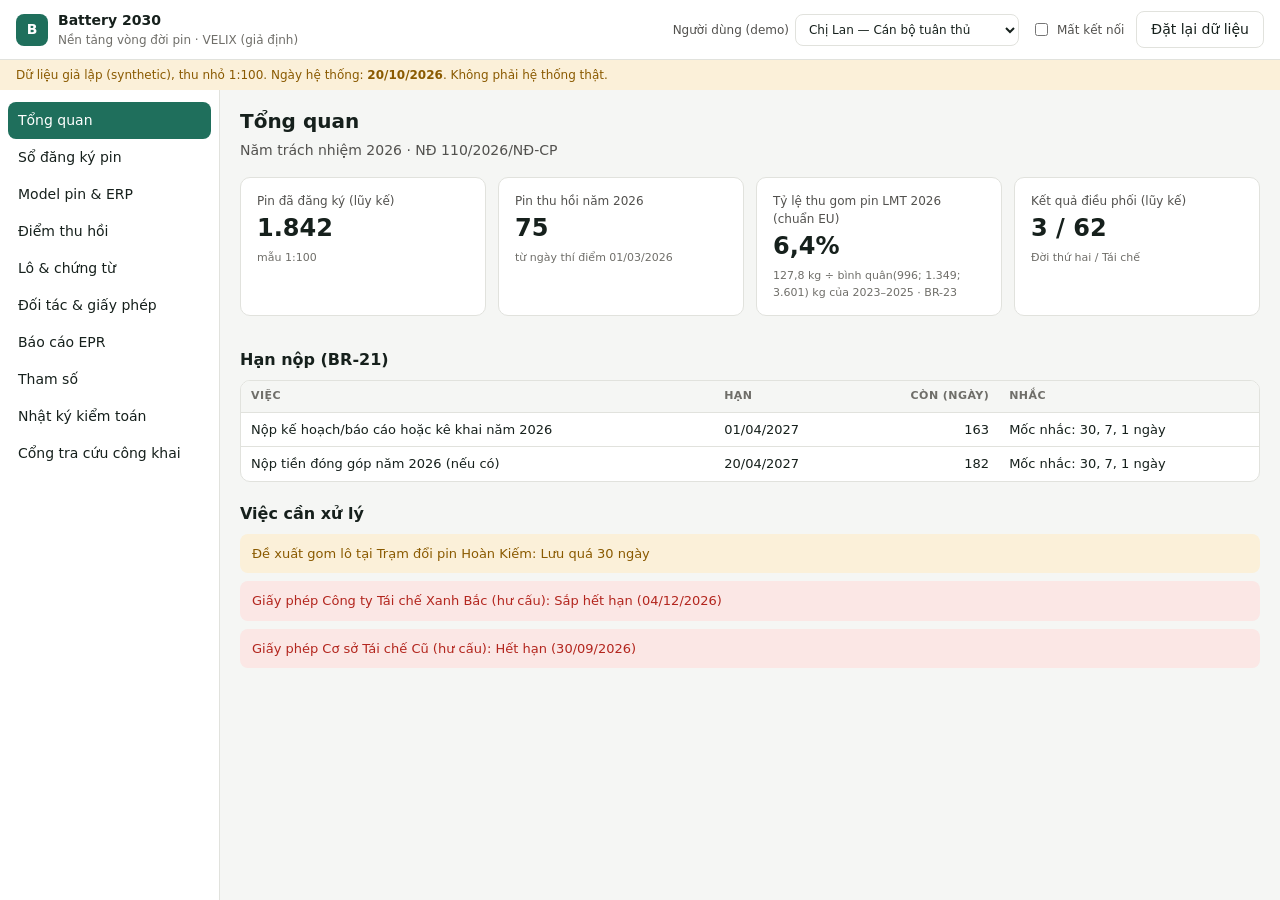
==== docs/prototype/index.html @ 03799488 "Battery 2030: phân tích EPR pin xe điện VN, dự báo 2025–2035, thiết kế nền tảng, prototype, business" ====
<!doctype html>
<html lang="vi">
<head>
<meta charset="utf-8">
<meta name="viewport" content="width=device-width,initial-scale=1">
<title>Battery 2030 — Prototype</title>
<link rel="stylesheet" href="styles.css">
</head>
<body>
<header class="top">
  <div class="brand"><span class="logo" aria-hidden="true">B</span><div><b>Battery 2030</b><small>Nền tảng vòng đời pin · VELIX (giả định)</small></div></div>
  <div class="who">
    <label>Người dùng (demo)
      <select id="user" data-testid="user-select"></select>
    </label>
    <label class="net"><input type="checkbox" id="offline" data-testid="offline-toggle"> Mất kết nối</label>
    <button type="button" id="reset" class="ghost" data-testid="reset">Đặt lại dữ liệu</button>
  </div>
</header>
<div class="banner">Dữ liệu giả lập (synthetic), thu nhỏ 1:100. Ngày hệ thống: <b id="today"></b>. Không phải hệ thống thật.</div>
<div class="layout">
  <nav id="nav" aria-label="Chức năng"></nav>
  <main id="main" tabindex="-1"></main>
</div>
<div id="toast" role="status" aria-live="polite"></div>
<script src="data.js"></script>
<script src="domain.js"></script>
<script src="app.js"></script>
</body>
</html>
---- docs/prototype/styles.css ----
:root{
  --bg:#f5f6f4;--panel:#ffffff;--ink:#16201c;--ink2:#52514e;--muted:#6f6e69;--line:#e1e2dd;
  --accent:#1f6f5c;--accent-soft:#e3f1ec;--blue:#2a78d6;--orange:#eb6834;--aqua:#1baf7a;
  --ok:#2f7d32;--ok-soft:#e6f2e6;--warn:#8a5a00;--warn-soft:#fbf0d9;--bad:#b3261e;--bad-soft:#fbe7e5;
  --radius:10px;font:14px/1.5 system-ui,"Segoe UI",Arial,sans-serif;color:var(--ink);color-scheme:light}
@media (prefers-color-scheme:dark){:root:not([data-theme="light"]){
  --bg:#121614;--panel:#1b201e;--ink:#e7ece9;--ink2:#b8bfbb;--muted:#9aa29e;--line:#2c3330;
  --accent:#5cc3a6;--accent-soft:#18332b;--ok:#7fc982;--ok-soft:#1d2e1e;--warn:#f0c35a;--warn-soft:#352c17;--bad:#ff8e78;--bad-soft:#3d221d;color-scheme:dark}}
*{box-sizing:border-box}
body{margin:0;background:var(--bg)}
.top{display:flex;justify-content:space-between;align-items:center;gap:12px;flex-wrap:wrap;padding:10px 16px;background:var(--panel);border-bottom:1px solid var(--line)}
.brand{display:flex;gap:10px;align-items:center}.brand small{display:block;color:var(--muted);font-size:12px}
.logo{width:32px;height:32px;border-radius:8px;background:var(--accent);color:#fff;display:grid;place-items:center;font-weight:700}
.who{display:flex;gap:12px;align-items:center;flex-wrap:wrap}.who label{font-size:12px;color:var(--ink2);display:flex;gap:6px;align-items:center}
.banner{background:var(--warn-soft);color:var(--warn);font-size:12px;padding:6px 16px}
.layout{display:grid;grid-template-columns:220px minmax(0,1fr);min-height:calc(100vh - 90px)}
nav{background:var(--panel);border-right:1px solid var(--line);padding:12px 8px}
nav a{display:block;padding:8px 10px;border-radius:8px;color:var(--ink);text-decoration:none}
nav a:hover,nav a:focus-visible{background:var(--accent-soft);outline:none}nav a.on{background:var(--accent);color:#fff}
main{padding:16px 20px;min-width:0}
h1{font-size:20px;margin:0 0 4px}h2{font-size:16px;margin:20px 0 8px}.sub{color:var(--ink2);margin:0 0 16px}
.card{background:var(--panel);border:1px solid var(--line);border-radius:var(--radius);padding:14px 16px;margin-bottom:12px}
.grid{display:grid;gap:12px;grid-template-columns:repeat(auto-fit,minmax(200px,1fr))}
.kpi .v{font-size:24px;font-weight:700}.kpi .l{color:var(--ink2);font-size:12px}.kpi .f{color:var(--muted);font-size:11px;margin-top:4px}
.tw{overflow-x:auto;border:1px solid var(--line);border-radius:var(--radius);background:var(--panel)}
table{border-collapse:collapse;width:100%;font-size:13px}th,td{text-align:left;padding:7px 10px;border-bottom:1px solid var(--line);vertical-align:top}
th{font-size:11px;text-transform:uppercase;letter-spacing:.04em;color:var(--muted);background:var(--bg)}td.n,th.n{text-align:right;font-variant-numeric:tabular-nums}
tr:last-child td{border-bottom:0}
a.link{color:var(--blue);text-decoration:none}a.link:hover{text-decoration:underline}
.badge{display:inline-block;font-size:11px;font-weight:600;padding:1px 8px;border-radius:999px;border:1px solid var(--line);white-space:nowrap}
.b-ok{background:var(--ok-soft);color:var(--ok);border-color:transparent}.b-warn{background:var(--warn-soft);color:var(--warn);border-color:transparent}
.b-bad{background:var(--bad-soft);color:var(--bad);border-color:transparent}.b-info{background:var(--accent-soft);color:var(--accent);border-color:transparent}
form .row{display:grid;grid-template-columns:repeat(auto-fit,minmax(180px,1fr));gap:10px;margin-bottom:10px}
label.f{display:flex;flex-direction:column;gap:4px;font-size:12px;color:var(--ink2)}
input,select,textarea{font:inherit;padding:7px 9px;border:1px solid var(--line);border-radius:8px;background:var(--panel);color:var(--ink);min-width:0}
input:focus-visible,select:focus-visible,button:focus-visible{outline:2px solid var(--accent);outline-offset:1px}
.err{color:var(--bad);font-size:12px;min-height:1em}
button{font:inherit;padding:7px 14px;border-radius:8px;border:1px solid var(--accent);background:var(--accent);color:#fff;cursor:pointer}
button.ghost{background:var(--panel);color:var(--ink);border-color:var(--line)}button[disabled]{opacity:.5;cursor:not-allowed}
button.danger{background:var(--bad);border-color:var(--bad)}
.actions{display:flex;gap:8px;flex-wrap:wrap;align-items:center}
.checks{display:flex;gap:12px;flex-wrap:wrap}.checks label{display:flex;gap:6px;align-items:center;font-size:13px}
.alert{border-radius:8px;padding:10px 12px;margin:8px 0;font-size:13px}.a-bad{background:var(--bad-soft);color:var(--bad)}
.a-warn{background:var(--warn-soft);color:var(--warn)}.a-ok{background:var(--ok-soft);color:var(--ok)}.a-info{background:var(--accent-soft);color:var(--accent)}
.tl{list-style:none;padding:0;margin:0;border-left:2px solid var(--line)}.tl li{position:relative;padding:4px 0 10px 16px}
.tl li::before{content:"";position:absolute;left:-6px;top:9px;width:10px;height:10px;border-radius:50%;background:var(--accent)}
.tl small{color:var(--muted)}dl.kv{display:grid;grid-template-columns:200px minmax(0,1fr);gap:4px 12px;margin:0}dl.kv dt{color:var(--ink2)}dl.kv dd{margin:0}
.bar{height:8px;background:var(--line);border-radius:4px;overflow:hidden}.bar i{display:block;height:100%;background:var(--blue)}
#toast{position:fixed;right:16px;bottom:16px;max-width:360px;display:flex;flex-direction:column;gap:8px}
#toast div{background:var(--ink);color:var(--panel);padding:10px 14px;border-radius:8px;font-size:13px;box-shadow:0 4px 12px rgba(0,0,0,.2)}
.empty{color:var(--muted);padding:16px;text-align:center}
.muted{color:var(--muted)}.mono{font-family:Consolas,monospace;font-size:12px}
@media (max-width:760px){.layout{grid-template-columns:minmax(0,1fr)}nav{display:flex;overflow-x:auto;gap:4px;border-right:0;border-bottom:1px solid var(--line)}nav a{white-space:nowrap}dl.kv{grid-template-columns:minmax(0,1fr)}main{padding:12px 16px}}
[hidden]{display:none!important}
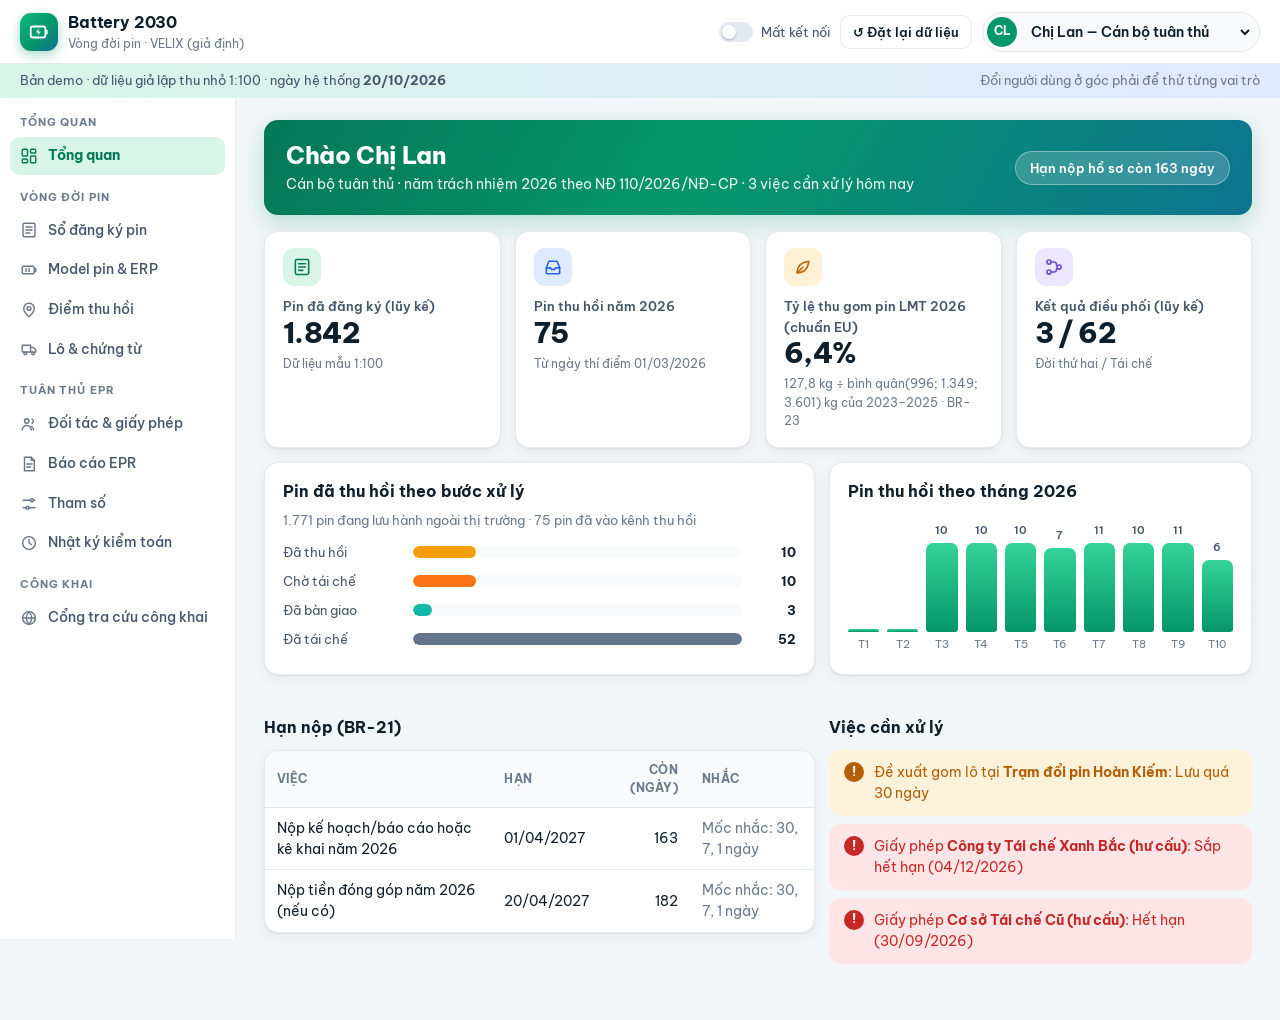
==== commit 1480c14b: "Giao diện mới cho prototype, dashboard, case study; README có ảnh; user flow 6 màn lõi" ====
--- a/docs/prototype/index.html
+++ b/docs/prototype/index.html
@@ -4,20 +4,27 @@
 <meta charset="utf-8">
 <meta name="viewport" content="width=device-width,initial-scale=1">
 <title>Battery 2030 — Prototype</title>
+<link rel="preconnect" href="https://fonts.googleapis.com">
+<link rel="stylesheet" href="https://fonts.googleapis.com/css2?family=Be+Vietnam+Pro:wght@400;500;600;700;800&family=JetBrains+Mono:wght@500&display=swap">
 <link rel="stylesheet" href="styles.css">
 </head>
 <body>
 <header class="top">
-  <div class="brand"><span class="logo" aria-hidden="true">B</span><div><b>Battery 2030</b><small>Nền tảng vòng đời pin · VELIX (giả định)</small></div></div>
+  <a class="brand" href="#/" aria-label="Battery 2030 — về trang đầu">
+    <span class="logo" aria-hidden="true"><svg viewBox="0 0 24 24" width="22" height="22"><rect x="3" y="6" width="16" height="12" rx="2.5" fill="none" stroke="currentColor" stroke-width="2"/><rect x="19.5" y="9.5" width="2" height="5" rx="1" fill="currentColor"/><path d="M11.5 8.5 8.5 12.5h3l-1 3.5 3.5-4.5h-3l1-3z" fill="currentColor"/></svg></span>
+    <span><b>Battery 2030</b><small>Vòng đời pin · VELIX (giả định)</small></span>
+  </a>
   <div class="who">
-    <label>Người dùng (demo)
-      <select id="user" data-testid="user-select"></select>
-    </label>
-    <label class="net"><input type="checkbox" id="offline" data-testid="offline-toggle"> Mất kết nối</label>
-    <button type="button" id="reset" class="ghost" data-testid="reset">Đặt lại dữ liệu</button>
+    <label class="net" title="Mô phỏng thiết bị đại lý mất mạng"><input type="checkbox" id="offline" data-testid="offline-toggle"><span class="switch" aria-hidden="true"></span> Mất kết nối</label>
+    <button type="button" id="reset" class="ghost sm" data-testid="reset" title="Khôi phục dữ liệu mẫu ban đầu">↺ Đặt lại dữ liệu</button>
+    <div class="user">
+      <span class="avatar" id="avatar" aria-hidden="true"></span>
+      <label class="sr" for="user">Người dùng (demo)</label>
+      <select id="user" data-testid="user-select" title="Đổi vai trò để xem quyền khác nhau"></select>
+    </div>
   </div>
 </header>
-<div class="banner">Dữ liệu giả lập (synthetic), thu nhỏ 1:100. Ngày hệ thống: <b id="today"></b>. Không phải hệ thống thật.</div>
+<div class="banner"><span>Bản demo · dữ liệu giả lập thu nhỏ 1:100 · ngày hệ thống <b id="today"></b></span><span class="hint">Đổi người dùng ở góc phải để thử từng vai trò</span></div>
 <div class="layout">
   <nav id="nav" aria-label="Chức năng"></nav>
   <main id="main" tabindex="-1"></main>
--- a/docs/prototype/styles.css
+++ b/docs/prototype/styles.css
@@ -1,54 +1,155 @@
+/* Battery 2030 — giao dien sang, mau xanh nang luong sach; menu trai co bieu tuong, the noi dung bo goc mem */
 :root{
-  --bg:#f5f6f4;--panel:#ffffff;--ink:#16201c;--ink2:#52514e;--muted:#6f6e69;--line:#e1e2dd;
-  --accent:#1f6f5c;--accent-soft:#e3f1ec;--blue:#2a78d6;--orange:#eb6834;--aqua:#1baf7a;
-  --ok:#2f7d32;--ok-soft:#e6f2e6;--warn:#8a5a00;--warn-soft:#fbf0d9;--bad:#b3261e;--bad-soft:#fbe7e5;
-  --radius:10px;font:14px/1.5 system-ui,"Segoe UI",Arial,sans-serif;color:var(--ink);color-scheme:light}
+  --bg:#f3f6f9; --panel:#ffffff; --panel-2:#f8fafc; --ink:#0f1e2b; --ink2:#46566a; --muted:#6b7a8c; --line:#e3e9f0;
+  --brand:#059669; --brand-ink:#047857; --brand-soft:#d8f5e8; --brand-glow:#34d399;
+  --blue:#2563eb; --blue-soft:#e0eaff; --amber:#c2680a; --amber-soft:#fff1d6; --red:#d22f2f; --red-soft:#ffe4e4; --violet:#6d4ae0; --violet-soft:#ece7ff;
+  --ok:#0f8a5f; --ok-soft:#dcf7ea; --warn:#b45f06; --warn-soft:#fff2db; --bad:#c62828; --bad-soft:#ffe5e5;
+  --shadow:0 1px 2px rgba(15,30,43,.06),0 4px 14px rgba(15,30,43,.06);
+  --radius:14px; --f:"Be Vietnam Pro",system-ui,"Segoe UI",Arial,sans-serif; --mono:"JetBrains Mono",Consolas,monospace;
+  font:15px/1.55 var(--f);color:var(--ink);color-scheme:light}
 @media (prefers-color-scheme:dark){:root:not([data-theme="light"]){
-  --bg:#121614;--panel:#1b201e;--ink:#e7ece9;--ink2:#b8bfbb;--muted:#9aa29e;--line:#2c3330;
-  --accent:#5cc3a6;--accent-soft:#18332b;--ok:#7fc982;--ok-soft:#1d2e1e;--warn:#f0c35a;--warn-soft:#352c17;--bad:#ff8e78;--bad-soft:#3d221d;color-scheme:dark}}
+  --bg:#0d1520; --panel:#141f2c; --panel-2:#182535; --ink:#e7eef6; --ink2:#b4c1d0; --muted:#8a99ab; --line:#25344a;
+  --brand:#34d399; --brand-ink:#6ee7b7; --brand-soft:#123a2f; --brand-glow:#34d399;
+  --blue:#7aa7ff; --blue-soft:#18294a; --amber:#f5b45c; --amber-soft:#3a2a12; --red:#ff8a8a; --red-soft:#3d1c1c; --violet:#b4a2ff; --violet-soft:#2a2347;
+  --ok:#6ee7b7; --ok-soft:#123a2f; --warn:#f5b45c; --warn-soft:#3a2a12; --bad:#ff8a8a; --bad-soft:#3d1c1c; --shadow:0 1px 2px rgba(0,0,0,.3);color-scheme:dark}}
 *{box-sizing:border-box}
 body{margin:0;background:var(--bg)}
-.top{display:flex;justify-content:space-between;align-items:center;gap:12px;flex-wrap:wrap;padding:10px 16px;background:var(--panel);border-bottom:1px solid var(--line)}
-.brand{display:flex;gap:10px;align-items:center}.brand small{display:block;color:var(--muted);font-size:12px}
-.logo{width:32px;height:32px;border-radius:8px;background:var(--accent);color:#fff;display:grid;place-items:center;font-weight:700}
-.who{display:flex;gap:12px;align-items:center;flex-wrap:wrap}.who label{font-size:12px;color:var(--ink2);display:flex;gap:6px;align-items:center}
-.banner{background:var(--warn-soft);color:var(--warn);font-size:12px;padding:6px 16px}
-.layout{display:grid;grid-template-columns:220px minmax(0,1fr);min-height:calc(100vh - 90px)}
-nav{background:var(--panel);border-right:1px solid var(--line);padding:12px 8px}
-nav a{display:block;padding:8px 10px;border-radius:8px;color:var(--ink);text-decoration:none}
-nav a:hover,nav a:focus-visible{background:var(--accent-soft);outline:none}nav a.on{background:var(--accent);color:#fff}
-main{padding:16px 20px;min-width:0}
-h1{font-size:20px;margin:0 0 4px}h2{font-size:16px;margin:20px 0 8px}.sub{color:var(--ink2);margin:0 0 16px}
-.card{background:var(--panel);border:1px solid var(--line);border-radius:var(--radius);padding:14px 16px;margin-bottom:12px}
-.grid{display:grid;gap:12px;grid-template-columns:repeat(auto-fit,minmax(200px,1fr))}
-.kpi .v{font-size:24px;font-weight:700}.kpi .l{color:var(--ink2);font-size:12px}.kpi .f{color:var(--muted);font-size:11px;margin-top:4px}
-.tw{overflow-x:auto;border:1px solid var(--line);border-radius:var(--radius);background:var(--panel)}
-table{border-collapse:collapse;width:100%;font-size:13px}th,td{text-align:left;padding:7px 10px;border-bottom:1px solid var(--line);vertical-align:top}
-th{font-size:11px;text-transform:uppercase;letter-spacing:.04em;color:var(--muted);background:var(--bg)}td.n,th.n{text-align:right;font-variant-numeric:tabular-nums}
-tr:last-child td{border-bottom:0}
-a.link{color:var(--blue);text-decoration:none}a.link:hover{text-decoration:underline}
-.badge{display:inline-block;font-size:11px;font-weight:600;padding:1px 8px;border-radius:999px;border:1px solid var(--line);white-space:nowrap}
+.sr{position:absolute;width:1px;height:1px;overflow:hidden;clip:rect(0 0 0 0)}
+[hidden]{display:none!important}
+
+/* Thanh tren */
+.top{position:sticky;top:0;z-index:20;display:flex;justify-content:space-between;align-items:center;gap:12px;flex-wrap:wrap;padding:10px 20px;background:var(--panel);border-bottom:1px solid var(--line)}
+.brand{display:flex;gap:10px;align-items:center;color:var(--ink);text-decoration:none}
+.brand b{display:block;font-size:16px;letter-spacing:-.01em}.brand small{display:block;color:var(--muted);font-size:12px}
+.logo{width:38px;height:38px;border-radius:11px;display:grid;place-items:center;color:#fff;background:linear-gradient(135deg,#10b981,#059669 55%,#0e7490);box-shadow:0 4px 12px rgba(5,150,105,.35)}
+.who{display:flex;gap:10px;align-items:center;flex-wrap:wrap}
+.user{display:flex;align-items:center;gap:8px;padding:4px 6px 4px 4px;border:1px solid var(--line);border-radius:999px;background:var(--panel-2)}
+.user select{border:0;background:transparent;font-weight:600;padding:4px 2px;max-width:240px}
+.avatar{width:30px;height:30px;border-radius:50%;display:grid;place-items:center;font-size:12px;font-weight:700;color:#fff;background:var(--blue)}
+.net{position:relative;display:flex;align-items:center;gap:8px;font-size:13px;color:var(--ink2);cursor:pointer;user-select:none}
+.net input{position:absolute;left:0;top:50%;transform:translateY(-50%);width:34px;height:20px;margin:0;opacity:0;cursor:pointer;z-index:1}
+.switch{width:34px;height:20px;border-radius:999px;background:var(--line);position:relative;transition:background .15s}
+.switch::after{content:"";position:absolute;top:3px;left:3px;width:14px;height:14px;border-radius:50%;background:#fff;box-shadow:0 1px 2px rgba(0,0,0,.25);transition:transform .15s}
+.net input:checked+.switch{background:var(--amber)}.net input:checked+.switch::after{transform:translateX(14px)}
+.net input:focus-visible+.switch{outline:2px solid var(--brand);outline-offset:2px}
+.banner{display:flex;justify-content:space-between;gap:12px;flex-wrap:wrap;font-size:12.5px;color:var(--ink2);padding:7px 20px;background:linear-gradient(90deg,var(--brand-soft),var(--blue-soft))}
+.banner .hint{color:var(--muted)}
+
+/* Bo cuc */
+.layout{display:grid;grid-template-columns:236px minmax(0,1fr);min-height:calc(100vh - 96px)}
+nav{background:var(--panel);border-right:1px solid var(--line);padding:14px 10px;position:sticky;top:59px;align-self:start;height:calc(100vh - 59px);overflow:auto}
+nav .grp{font-size:11px;font-weight:700;letter-spacing:.08em;text-transform:uppercase;color:var(--muted);margin:14px 10px 6px}
+nav .grp:first-child{margin-top:2px}
+nav a{display:flex;align-items:center;gap:10px;padding:8px 10px;margin:2px 0;border-radius:10px;color:var(--ink2);text-decoration:none;font-weight:500;font-size:14px;transition:background .12s,color .12s}
+nav a svg{flex:none;opacity:.8}
+nav a:hover,nav a:focus-visible{background:var(--panel-2);color:var(--ink);outline:none}
+nav a.on{background:var(--brand-soft);color:var(--brand-ink);font-weight:700}nav a.on svg{opacity:1}
+main{padding:22px 28px 48px;min-width:0;max-width:1320px}
+
+/* Tieu de trang */
+h1{font-size:24px;line-height:1.25;margin:0 0 4px;letter-spacing:-.015em;font-weight:800}
+h1.mono{font-family:var(--mono);font-size:20px;font-weight:600}
+h2{font-size:16px;margin:26px 0 10px;font-weight:700}
+.sub{color:var(--ink2);margin:0 0 18px;font-size:14px;display:flex;flex-wrap:wrap;gap:6px;align-items:center}
+.sub select{margin:0 4px}
+
+/* The va luoi */
+.card{background:var(--panel);border:1px solid var(--line);border-radius:var(--radius);padding:16px 18px;margin-bottom:14px;box-shadow:var(--shadow)}
+.card h2{margin-top:0}
+.grid{display:grid;gap:14px;grid-template-columns:repeat(auto-fit,minmax(220px,1fr))}
+.hello{display:flex;justify-content:space-between;align-items:center;gap:16px;flex-wrap:wrap;padding:20px 22px;border-radius:var(--radius);margin-bottom:16px;color:#fff;
+  background:linear-gradient(120deg,#047857 0%,#059669 45%,#0e7490 100%);box-shadow:0 8px 24px rgba(5,150,105,.25)}
+.hello h1{color:#fff;margin:0}.hello p{margin:4px 0 0;opacity:.92;font-size:14px}
+.hello .pill{background:rgba(255,255,255,.18);border:1px solid rgba(255,255,255,.35);color:#fff;border-radius:999px;padding:6px 14px;font-weight:600;font-size:13px;white-space:nowrap}
+.kpi{position:relative;padding-left:18px}
+.kpi .ic{width:38px;height:38px;border-radius:11px;display:grid;place-items:center;margin-bottom:10px}
+.kpi .v{font-size:28px;font-weight:800;letter-spacing:-.02em;line-height:1.15}.kpi .l{color:var(--ink2);font-size:13px;font-weight:600}
+.kpi .f{color:var(--muted);font-size:12px;margin-top:6px}
+.c-green .ic{background:var(--brand-soft);color:var(--brand-ink)}.c-blue .ic{background:var(--blue-soft);color:var(--blue)}
+.c-amber .ic{background:var(--amber-soft);color:var(--amber)}.c-violet .ic{background:var(--violet-soft);color:var(--violet)}
+.two{display:grid;gap:14px;grid-template-columns:minmax(0,1.3fr) minmax(0,1fr)}
+.stack{display:flex;height:14px;border-radius:999px;overflow:hidden;background:var(--line);margin:8px 0 12px}
+.stack i{display:block;height:100%}
+.legend{display:flex;flex-wrap:wrap;gap:6px 14px;font-size:12.5px;color:var(--ink2)}.legend span{display:flex;align-items:center;gap:6px}
+.legend b{width:10px;height:10px;border-radius:3px;display:inline-block}
+.cols{display:flex;align-items:flex-end;gap:8px;height:140px;padding-top:8px}
+.cols div{flex:1;display:flex;flex-direction:column;align-items:center;justify-content:flex-end;gap:4px;height:100%;font-size:11px;color:var(--muted);min-width:0}
+.cols i{display:block;width:100%;max-width:34px;border-radius:7px 7px 3px 3px;background:linear-gradient(180deg,var(--brand-glow),var(--brand))}
+.cols em{font-style:normal;color:var(--ink2);font-weight:600}
+
+/* Bang */
+.tw{overflow-x:auto;border:1px solid var(--line);border-radius:var(--radius);background:var(--panel);box-shadow:var(--shadow)}
+table{border-collapse:collapse;width:100%;font-size:13.5px}
+th,td{text-align:left;padding:10px 12px;border-bottom:1px solid var(--line);vertical-align:middle}
+th{font-size:11.5px;font-weight:700;letter-spacing:.04em;text-transform:uppercase;color:var(--muted);background:var(--panel-2);position:sticky;top:0}
+tbody tr:hover td,tr:hover td{background:var(--panel-2)}
+td.n,th.n{text-align:right;font-variant-numeric:tabular-nums}tr:last-child td{border-bottom:0}
+a.link{color:var(--blue);text-decoration:none;font-weight:500}a.link:hover{text-decoration:underline}
+
+/* Nhan trang thai */
+.badge{display:inline-flex;align-items:center;gap:5px;font-size:12px;font-weight:600;padding:3px 10px;border-radius:999px;border:1px solid var(--line);white-space:nowrap;background:var(--panel-2);color:var(--ink2)}
+.badge::before{content:"";width:6px;height:6px;border-radius:50%;background:currentColor;opacity:.8}
 .b-ok{background:var(--ok-soft);color:var(--ok);border-color:transparent}.b-warn{background:var(--warn-soft);color:var(--warn);border-color:transparent}
-.b-bad{background:var(--bad-soft);color:var(--bad);border-color:transparent}.b-info{background:var(--accent-soft);color:var(--accent);border-color:transparent}
-form .row{display:grid;grid-template-columns:repeat(auto-fit,minmax(180px,1fr));gap:10px;margin-bottom:10px}
-label.f{display:flex;flex-direction:column;gap:4px;font-size:12px;color:var(--ink2)}
-input,select,textarea{font:inherit;padding:7px 9px;border:1px solid var(--line);border-radius:8px;background:var(--panel);color:var(--ink);min-width:0}
-input:focus-visible,select:focus-visible,button:focus-visible{outline:2px solid var(--accent);outline-offset:1px}
-.err{color:var(--bad);font-size:12px;min-height:1em}
-button{font:inherit;padding:7px 14px;border-radius:8px;border:1px solid var(--accent);background:var(--accent);color:#fff;cursor:pointer}
-button.ghost{background:var(--panel);color:var(--ink);border-color:var(--line)}button[disabled]{opacity:.5;cursor:not-allowed}
-button.danger{background:var(--bad);border-color:var(--bad)}
+.b-bad{background:var(--bad-soft);color:var(--bad);border-color:transparent}.b-info{background:var(--blue-soft);color:var(--blue);border-color:transparent}
+
+/* Bieu mau */
+form.row,form .row{display:grid;align-items:end;grid-template-columns:repeat(auto-fit,minmax(200px,1fr));gap:12px;margin-bottom:12px}
+label.f{display:flex;flex-direction:column;gap:6px;font-size:12.5px;font-weight:600;color:var(--ink2)}
+input,select,textarea{font:inherit;font-size:14px;padding:9px 12px;border:1px solid var(--line);border-radius:10px;background:var(--panel);color:var(--ink);min-width:0;transition:border-color .12s,box-shadow .12s}
+input:hover,select:hover{border-color:#c4d0dd}
+input:focus,select:focus{outline:none;border-color:var(--brand);box-shadow:0 0 0 3px var(--brand-soft)}
+input[disabled],select[disabled]{background:var(--panel-2);color:var(--muted)}
+fieldset{border:1px solid var(--line);border-radius:12px;padding:10px 14px 12px;margin:0 0 12px}
+legend{font-size:12.5px;font-weight:700;color:var(--ink2);padding:0 6px}
+details{margin:4px 0 12px}details summary{cursor:pointer;font-size:13.5px;font-weight:600;color:var(--blue)}
+.err{color:var(--bad);font-size:12px;min-height:1em;font-weight:500}
+button{font:inherit;font-size:14px;font-weight:600;padding:9px 16px;border-radius:10px;border:1px solid var(--brand);background:var(--brand);color:#fff;cursor:pointer;transition:background .12s,box-shadow .12s,transform .05s}
+button:hover{background:var(--brand-ink);box-shadow:0 4px 12px rgba(5,150,105,.25)}button:active{transform:translateY(1px)}
+button:focus-visible{outline:2px solid var(--blue);outline-offset:2px}
+button.ghost{background:var(--panel);color:var(--ink);border-color:var(--line)}button.ghost:hover{background:var(--panel-2);box-shadow:none;border-color:#c4d0dd}
+button.sm{padding:6px 12px;font-size:13px}
+button[disabled]{opacity:.45;cursor:not-allowed;box-shadow:none}
+button.danger{background:var(--red);border-color:var(--red)}button.danger:hover{background:#b71c1c}
 .actions{display:flex;gap:8px;flex-wrap:wrap;align-items:center}
-.checks{display:flex;gap:12px;flex-wrap:wrap}.checks label{display:flex;gap:6px;align-items:center;font-size:13px}
-.alert{border-radius:8px;padding:10px 12px;margin:8px 0;font-size:13px}.a-bad{background:var(--bad-soft);color:var(--bad)}
-.a-warn{background:var(--warn-soft);color:var(--warn)}.a-ok{background:var(--ok-soft);color:var(--ok)}.a-info{background:var(--accent-soft);color:var(--accent)}
-.tl{list-style:none;padding:0;margin:0;border-left:2px solid var(--line)}.tl li{position:relative;padding:4px 0 10px 16px}
-.tl li::before{content:"";position:absolute;left:-6px;top:9px;width:10px;height:10px;border-radius:50%;background:var(--accent)}
-.tl small{color:var(--muted)}dl.kv{display:grid;grid-template-columns:200px minmax(0,1fr);gap:4px 12px;margin:0}dl.kv dt{color:var(--ink2)}dl.kv dd{margin:0}
-.bar{height:8px;background:var(--line);border-radius:4px;overflow:hidden}.bar i{display:block;height:100%;background:var(--blue)}
-#toast{position:fixed;right:16px;bottom:16px;max-width:360px;display:flex;flex-direction:column;gap:8px}
-#toast div{background:var(--ink);color:var(--panel);padding:10px 14px;border-radius:8px;font-size:13px;box-shadow:0 4px 12px rgba(0,0,0,.2)}
-.empty{color:var(--muted);padding:16px;text-align:center}
-.muted{color:var(--muted)}.mono{font-family:Consolas,monospace;font-size:12px}
-@media (max-width:760px){.layout{grid-template-columns:minmax(0,1fr)}nav{display:flex;overflow-x:auto;gap:4px;border-right:0;border-bottom:1px solid var(--line)}nav a{white-space:nowrap}dl.kv{grid-template-columns:minmax(0,1fr)}main{padding:12px 16px}}
-[hidden]{display:none!important}
+.checks{display:flex;gap:10px;flex-wrap:wrap}
+.checks label{display:flex;gap:8px;align-items:center;font-size:13.5px;font-weight:500;color:var(--ink);padding:7px 12px;border:1px solid var(--line);border-radius:999px;background:var(--panel);cursor:pointer}
+.checks label:has(input:checked){border-color:var(--red);background:var(--red-soft);color:var(--red)}
+.checks input{accent-color:var(--red);width:16px;height:16px}
+
+/* Thong bao */
+.alert{position:relative;display:block;border-radius:12px;padding:11px 14px 11px 44px;margin:8px 0;font-size:13.5px;border:1px solid transparent}
+.alert::before{position:absolute;left:14px;top:11px;width:20px;height:20px;border-radius:50%;display:grid;place-items:center;font-size:12px;font-weight:800;color:#fff}
+.a-bad{background:var(--bad-soft);color:var(--bad)}.a-bad::before{content:"!";background:var(--bad)}
+.a-warn{background:var(--warn-soft);color:var(--warn)}.a-warn::before{content:"!";background:var(--warn)}
+.a-ok{background:var(--ok-soft);color:var(--ok)}.a-ok::before{content:"✓";background:var(--ok)}
+.a-info{background:var(--blue-soft);color:var(--blue)}.a-info::before{content:"i";background:var(--blue)}
+
+/* Dong thoi gian, cap gia tri */
+.tl{list-style:none;padding:0;margin:0}
+.tl li{position:relative;padding:2px 0 14px 32px}
+.tl li::before{content:"";position:absolute;left:5px;top:6px;width:12px;height:12px;border-radius:50%;background:var(--panel);border:3px solid var(--brand)}
+.tl li::after{content:"";position:absolute;left:10px;top:20px;bottom:0;width:2px;background:var(--line)}
+.tl li:last-child::after{display:none}.tl small{color:var(--muted);margin-left:6px}
+dl.kv{display:grid;grid-template-columns:190px minmax(0,1fr);gap:8px 14px;margin:0;font-size:14px}dl.kv dt{color:var(--muted);font-weight:500}dl.kv dd{margin:0;font-weight:500}
+.bar{height:8px;background:var(--line);border-radius:999px;overflow:hidden;margin-bottom:3px}.bar i{display:block;height:100%;background:linear-gradient(90deg,var(--brand-glow),var(--brand));border-radius:999px}
+#toast{position:fixed;right:20px;bottom:20px;max-width:380px;display:flex;flex-direction:column;gap:8px;z-index:50}
+#toast div{background:var(--ink);color:var(--panel);padding:12px 16px;border-radius:12px;font-size:13.5px;box-shadow:0 10px 30px rgba(0,0,0,.25);animation:in .2s ease-out}
+@keyframes in{from{transform:translateY(8px);opacity:0}to{transform:none;opacity:1}}
+.empty{color:var(--muted);padding:22px;text-align:center}
+.muted{color:var(--muted)}.mono{font-family:var(--mono);font-size:12.5px}
+@media (prefers-reduced-motion:reduce){*{transition:none!important;animation:none!important}}
+@media (max-width:900px){.two{grid-template-columns:minmax(0,1fr)}}
+@media (max-width:760px){
+  .top{padding:8px 16px}.banner{padding:6px 16px}.banner .hint{display:none}
+  .layout{grid-template-columns:minmax(0,1fr)}
+  nav{position:static;height:auto;display:flex;overflow-x:auto;gap:4px;border-right:0;border-bottom:1px solid var(--line);padding:8px 12px}
+  nav .grp{display:none}nav a{white-space:nowrap;margin:0}
+  main{padding:16px}dl.kv{grid-template-columns:minmax(0,1fr)}.user select{max-width:170px}
+}
+.hbar{display:grid;grid-template-columns:120px minmax(0,1fr) 44px;gap:10px;align-items:center;margin:9px 0;font-size:13px;color:var(--ink2)}
+.hbar div{height:12px;background:var(--panel-2);border-radius:999px;overflow:hidden}.hbar i{display:block;height:100%;border-radius:999px}
+.hbar b{text-align:right;color:var(--ink);font-variant-numeric:tabular-nums}
+.pubsel{color:#fff;min-width:240px}.pubsel select{border-color:rgba(255,255,255,.5)}
+.pubpt{display:flex;gap:14px;align-items:flex-start}.pubpt .ic{flex:none;width:40px;height:40px;border-radius:12px;display:grid;place-items:center;background:var(--brand-soft);color:var(--brand-ink)}
+.pubpt b{font-size:16px}.pubpt .muted{margin:2px 0 8px}
+.hello label.f.pubsel{color:#fff}
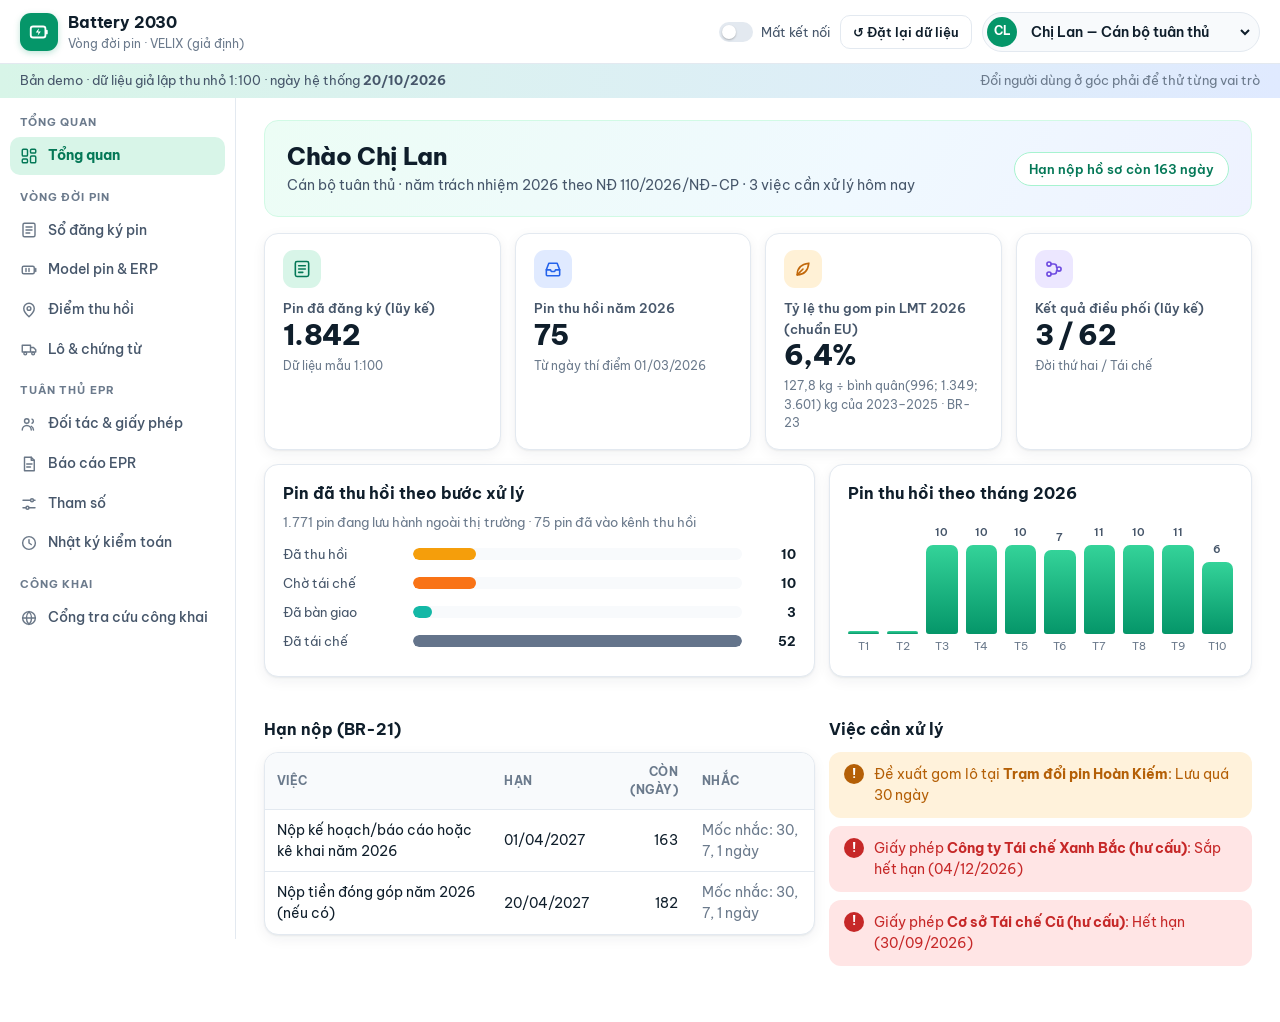
==== commit eedba1dc: "Prototype: gắn mã phiên bản vào CSS/JS để trình duyệt tải bản mới" ====
--- a/docs/prototype/index.html
+++ b/docs/prototype/index.html
@@ -6,7 +6,7 @@
 <title>Battery 2030 — Prototype</title>
 <link rel="preconnect" href="https://fonts.googleapis.com">
 <link rel="stylesheet" href="https://fonts.googleapis.com/css2?family=Be+Vietnam+Pro:wght@400;500;600;700;800&family=JetBrains+Mono:wght@500&display=swap">
-<link rel="stylesheet" href="styles.css">
+<link rel="stylesheet" href="styles.css?v=20261020c">
 </head>
 <body>
 <header class="top">
@@ -30,8 +30,8 @@
   <main id="main" tabindex="-1"></main>
 </div>
 <div id="toast" role="status" aria-live="polite"></div>
-<script src="data.js"></script>
-<script src="domain.js"></script>
-<script src="app.js"></script>
+<script src="data.js?v=20261020c"></script>
+<script src="domain.js?v=20261020c"></script>
+<script src="app.js?v=20261020c"></script>
 </body>
 </html>
--- a/docs/prototype/styles.css
+++ b/docs/prototype/styles.css
@@ -1,17 +1,12 @@
 /* Battery 2030 — giao dien sang, mau xanh nang luong sach; menu trai co bieu tuong, the noi dung bo goc mem */
 :root{
-  --bg:#f3f6f9; --panel:#ffffff; --panel-2:#f8fafc; --ink:#0f1e2b; --ink2:#46566a; --muted:#6b7a8c; --line:#e3e9f0;
+  --bg:#ffffff; --panel:#ffffff; --panel-2:#f8fafc; --ink:#0f1e2b; --ink2:#46566a; --muted:#6b7a8c; --line:#e3e9f0;
   --brand:#059669; --brand-ink:#047857; --brand-soft:#d8f5e8; --brand-glow:#34d399;
   --blue:#2563eb; --blue-soft:#e0eaff; --amber:#c2680a; --amber-soft:#fff1d6; --red:#d22f2f; --red-soft:#ffe4e4; --violet:#6d4ae0; --violet-soft:#ece7ff;
   --ok:#0f8a5f; --ok-soft:#dcf7ea; --warn:#b45f06; --warn-soft:#fff2db; --bad:#c62828; --bad-soft:#ffe5e5;
   --shadow:0 1px 2px rgba(15,30,43,.06),0 4px 14px rgba(15,30,43,.06);
   --radius:14px; --f:"Be Vietnam Pro",system-ui,"Segoe UI",Arial,sans-serif; --mono:"JetBrains Mono",Consolas,monospace;
   font:15px/1.55 var(--f);color:var(--ink);color-scheme:light}
-@media (prefers-color-scheme:dark){:root:not([data-theme="light"]){
-  --bg:#0d1520; --panel:#141f2c; --panel-2:#182535; --ink:#e7eef6; --ink2:#b4c1d0; --muted:#8a99ab; --line:#25344a;
-  --brand:#34d399; --brand-ink:#6ee7b7; --brand-soft:#123a2f; --brand-glow:#34d399;
-  --blue:#7aa7ff; --blue-soft:#18294a; --amber:#f5b45c; --amber-soft:#3a2a12; --red:#ff8a8a; --red-soft:#3d1c1c; --violet:#b4a2ff; --violet-soft:#2a2347;
-  --ok:#6ee7b7; --ok-soft:#123a2f; --warn:#f5b45c; --warn-soft:#3a2a12; --bad:#ff8a8a; --bad-soft:#3d1c1c; --shadow:0 1px 2px rgba(0,0,0,.3);color-scheme:dark}}
 *{box-sizing:border-box}
 body{margin:0;background:var(--bg)}
 .sr{position:absolute;width:1px;height:1px;overflow:hidden;clip:rect(0 0 0 0)}
@@ -21,7 +16,7 @@
 .top{position:sticky;top:0;z-index:20;display:flex;justify-content:space-between;align-items:center;gap:12px;flex-wrap:wrap;padding:10px 20px;background:var(--panel);border-bottom:1px solid var(--line)}
 .brand{display:flex;gap:10px;align-items:center;color:var(--ink);text-decoration:none}
 .brand b{display:block;font-size:16px;letter-spacing:-.01em}.brand small{display:block;color:var(--muted);font-size:12px}
-.logo{width:38px;height:38px;border-radius:11px;display:grid;place-items:center;color:#fff;background:linear-gradient(135deg,#10b981,#059669 55%,#0e7490);box-shadow:0 4px 12px rgba(5,150,105,.35)}
+.logo{width:38px;height:38px;border-radius:11px;display:grid;place-items:center;color:#fff;background:var(--brand);box-shadow:0 2px 6px rgba(5,150,105,.25)}
 .who{display:flex;gap:10px;align-items:center;flex-wrap:wrap}
 .user{display:flex;align-items:center;gap:8px;padding:4px 6px 4px 4px;border:1px solid var(--line);border-radius:999px;background:var(--panel-2)}
 .user select{border:0;background:transparent;font-weight:600;padding:4px 2px;max-width:240px}
@@ -57,10 +52,10 @@
 .card{background:var(--panel);border:1px solid var(--line);border-radius:var(--radius);padding:16px 18px;margin-bottom:14px;box-shadow:var(--shadow)}
 .card h2{margin-top:0}
 .grid{display:grid;gap:14px;grid-template-columns:repeat(auto-fit,minmax(220px,1fr))}
-.hello{display:flex;justify-content:space-between;align-items:center;gap:16px;flex-wrap:wrap;padding:20px 22px;border-radius:var(--radius);margin-bottom:16px;color:#fff;
-  background:linear-gradient(120deg,#047857 0%,#059669 45%,#0e7490 100%);box-shadow:0 8px 24px rgba(5,150,105,.25)}
-.hello h1{color:#fff;margin:0}.hello p{margin:4px 0 0;opacity:.92;font-size:14px}
-.hello .pill{background:rgba(255,255,255,.18);border:1px solid rgba(255,255,255,.35);color:#fff;border-radius:999px;padding:6px 14px;font-weight:600;font-size:13px;white-space:nowrap}
+.hello{display:flex;justify-content:space-between;align-items:center;gap:16px;flex-wrap:wrap;padding:20px 22px;border-radius:var(--radius);margin-bottom:16px;color:var(--ink);
+  background:linear-gradient(120deg,#ecfdf5 0%,#f0f9ff 60%,#eef2ff 100%);border:1px solid #d1fae5}
+.hello h1{color:var(--ink);margin:0}.hello p{margin:4px 0 0;color:var(--ink2);font-size:14px}
+.hello .pill{background:#fff;border:1px solid #a7f3d0;color:var(--brand-ink);border-radius:999px;padding:6px 14px;font-weight:600;font-size:13px;white-space:nowrap}
 .kpi{position:relative;padding-left:18px}
 .kpi .ic{width:38px;height:38px;border-radius:11px;display:grid;place-items:center;margin-bottom:10px}
 .kpi .v{font-size:28px;font-weight:800;letter-spacing:-.02em;line-height:1.15}.kpi .l{color:var(--ink2);font-size:13px;font-weight:600}
@@ -149,7 +144,7 @@
 .hbar{display:grid;grid-template-columns:120px minmax(0,1fr) 44px;gap:10px;align-items:center;margin:9px 0;font-size:13px;color:var(--ink2)}
 .hbar div{height:12px;background:var(--panel-2);border-radius:999px;overflow:hidden}.hbar i{display:block;height:100%;border-radius:999px}
 .hbar b{text-align:right;color:var(--ink);font-variant-numeric:tabular-nums}
-.pubsel{color:#fff;min-width:240px}.pubsel select{border-color:rgba(255,255,255,.5)}
+.pubsel{color:var(--ink2);min-width:240px}
 .pubpt{display:flex;gap:14px;align-items:flex-start}.pubpt .ic{flex:none;width:40px;height:40px;border-radius:12px;display:grid;place-items:center;background:var(--brand-soft);color:var(--brand-ink)}
 .pubpt b{font-size:16px}.pubpt .muted{margin:2px 0 8px}
-.hello label.f.pubsel{color:#fff}
+.hello label.f.pubsel{color:var(--ink2)}
